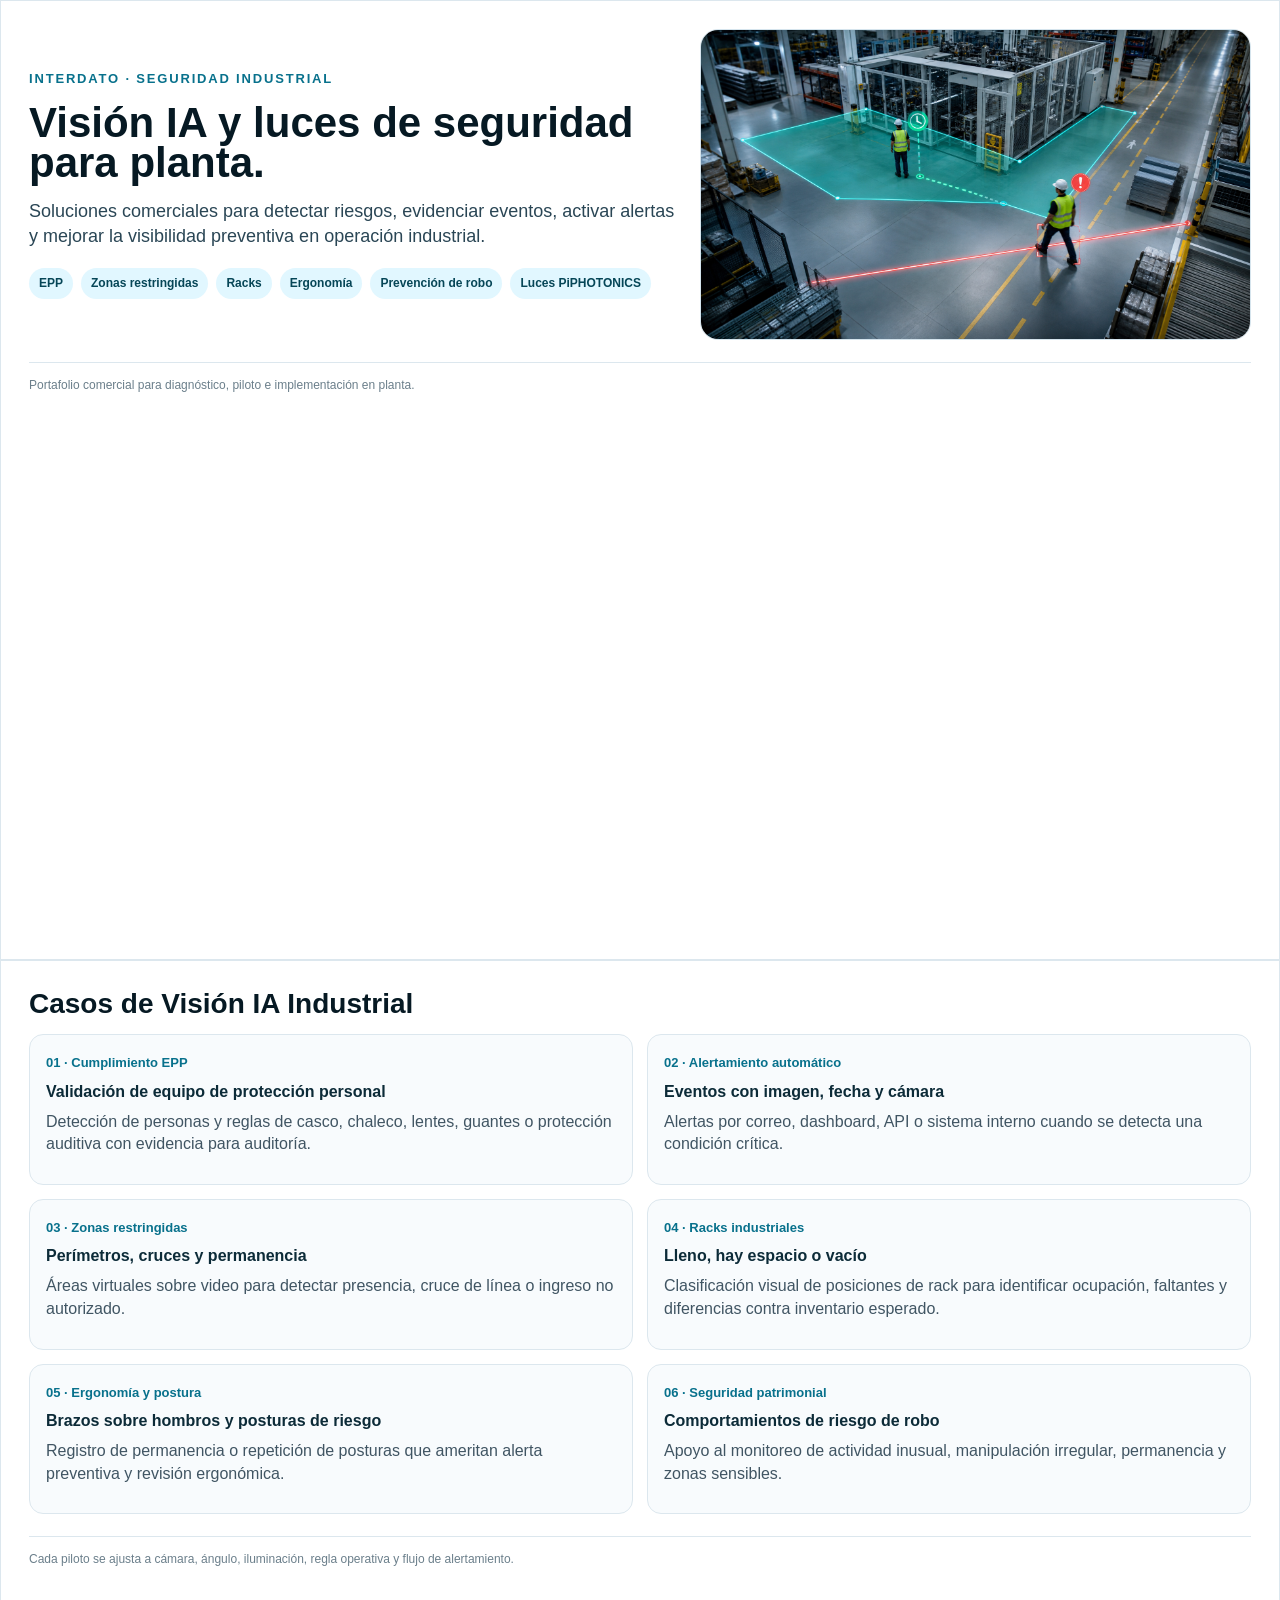
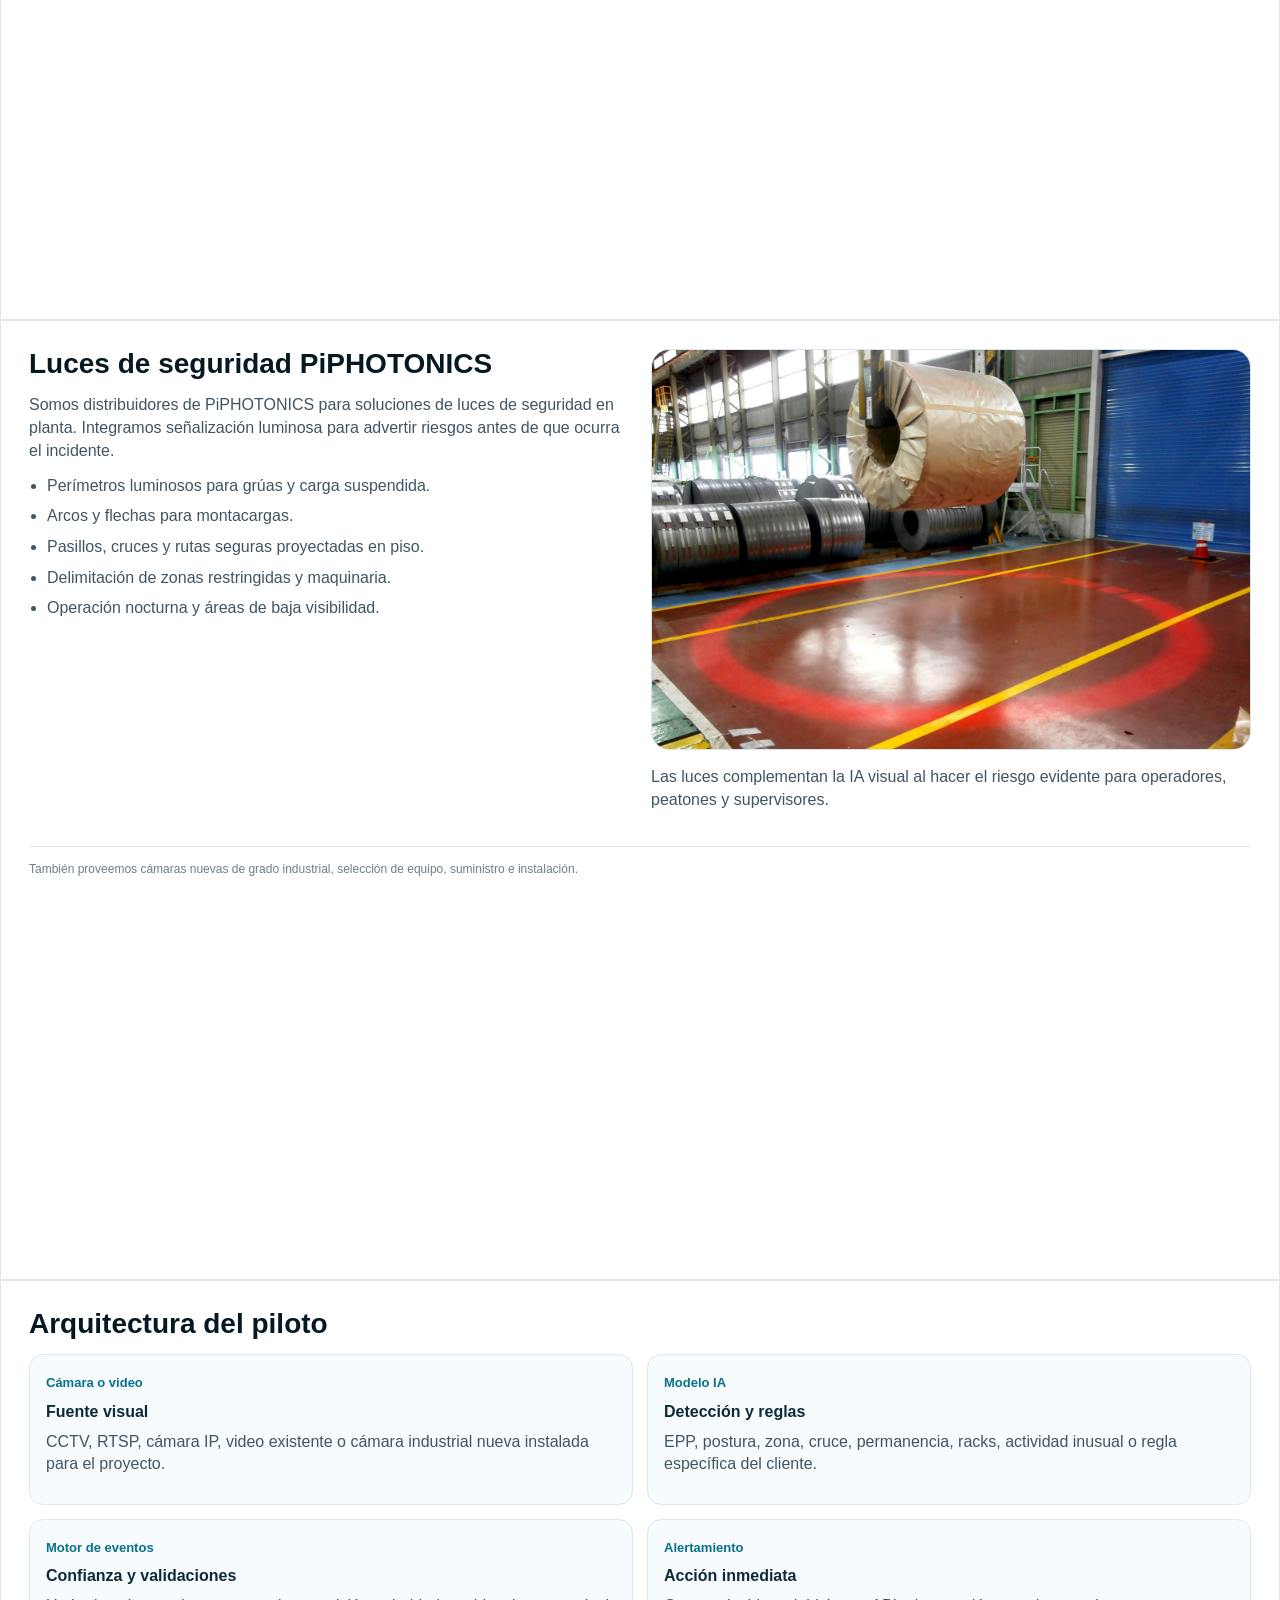
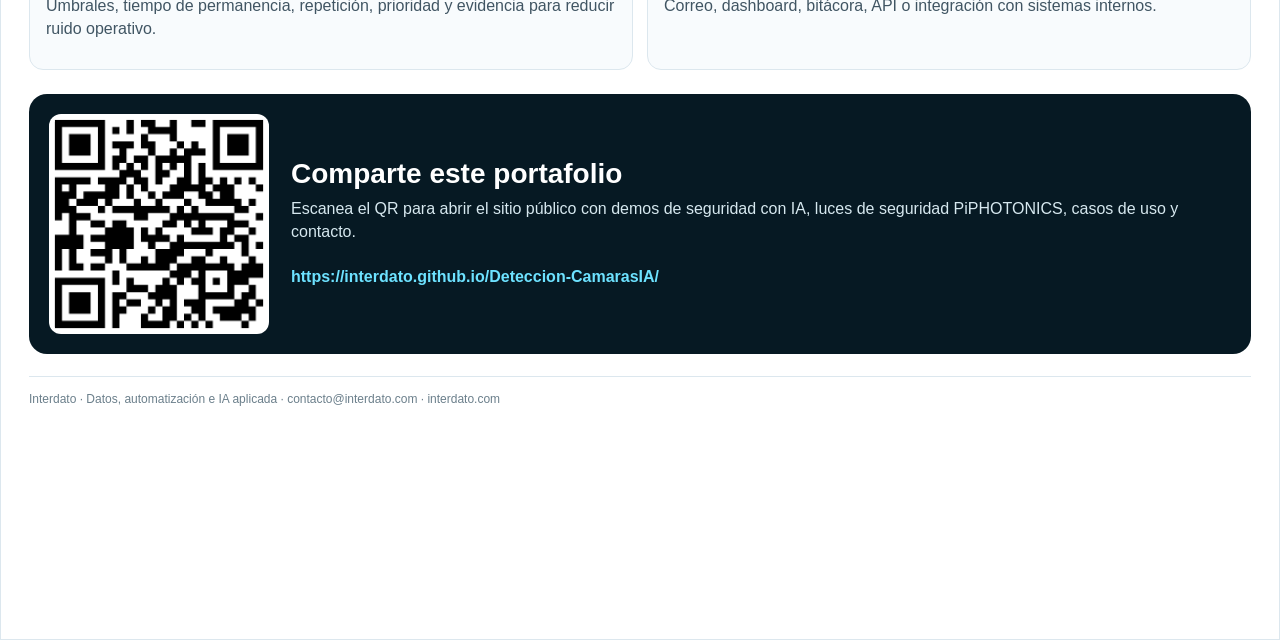
==== assets/docs/portafolio-seguridad-ia-luces-interdato.html @ aa182a9a "Add commercial material PDF and QR" ====
<!doctype html>
<html lang="es">
  <head>
    <meta charset="utf-8">
    <title>Interdato | Seguridad industrial con IA y luces de seguridad</title>
    <style>
      @page { size: letter; margin: 0.55in; }
      * { box-sizing: border-box; }
      body {
        margin: 0;
        color: #10202b;
        font-family: Arial, Helvetica, sans-serif;
        line-height: 1.42;
        background: #f4f8fb;
      }
      .page {
        min-height: 10in;
        padding: 28px;
        background: #fff;
        border: 1px solid #dce7ee;
        page-break-after: always;
      }
      .page:last-child { page-break-after: auto; }
      .hero {
        display: grid;
        grid-template-columns: 1.08fr .92fr;
        gap: 24px;
        align-items: center;
      }
      .brand {
        color: #08718c;
        font-size: 13px;
        font-weight: 900;
        letter-spacing: .14em;
        text-transform: uppercase;
      }
      h1 {
        margin: 14px 0 16px;
        color: #061923;
        font-size: 42px;
        line-height: .95;
      }
      h2 {
        margin: 0 0 16px;
        color: #061923;
        font-size: 28px;
        line-height: 1.05;
      }
      h3 {
        margin: 0 0 7px;
        color: #0c2b38;
        font-size: 16px;
      }
      p { margin: 0 0 12px; color: #405563; }
      .lead { font-size: 18px; color: #2a4655; }
      .hero img, .wide-img {
        width: 100%;
        border-radius: 18px;
        border: 1px solid #d5e4ed;
      }
      .chips { display: flex; flex-wrap: wrap; gap: 8px; margin-top: 18px; }
      .chip {
        padding: 7px 10px;
        border-radius: 999px;
        color: #064657;
        background: #e1f7ff;
        font-size: 12px;
        font-weight: 900;
      }
      .grid {
        display: grid;
        grid-template-columns: repeat(2, 1fr);
        gap: 14px;
      }
      .card {
        min-height: 122px;
        padding: 16px;
        border: 1px solid #dce7ee;
        border-radius: 14px;
        background: #f8fbfd;
      }
      .card b {
        display: inline-block;
        margin-bottom: 8px;
        color: #08718c;
        font-size: 13px;
      }
      .split {
        display: grid;
        grid-template-columns: 1fr 1fr;
        gap: 22px;
        align-items: start;
      }
      .bullets { margin: 0; padding-left: 18px; color: #405563; }
      .bullets li { margin: 0 0 8px; }
      .qr-panel {
        display: grid;
        grid-template-columns: 220px 1fr;
        gap: 22px;
        align-items: center;
        padding: 20px;
        border-radius: 18px;
        background: #061923;
        color: #fff;
      }
      .qr-panel img {
        width: 220px;
        border-radius: 12px;
        background: #fff;
      }
      .qr-panel p { color: #d6e8ef; }
      .url {
        display: inline-block;
        margin-top: 10px;
        color: #6de2ff;
        font-weight: 900;
        word-break: break-all;
      }
      .footer {
        margin-top: 22px;
        padding-top: 14px;
        border-top: 1px solid #dce7ee;
        color: #6b7f8b;
        font-size: 12px;
      }
    </style>
  </head>
  <body>
    <section class="page">
      <div class="hero">
        <div>
          <div class="brand">Interdato · Seguridad industrial</div>
          <h1>Visión IA y luces de seguridad para planta.</h1>
          <p class="lead">Soluciones comerciales para detectar riesgos, evidenciar eventos, activar alertas y mejorar la visibilidad preventiva en operación industrial.</p>
          <div class="chips">
            <span class="chip">EPP</span>
            <span class="chip">Zonas restringidas</span>
            <span class="chip">Racks</span>
            <span class="chip">Ergonomía</span>
            <span class="chip">Prevención de robo</span>
            <span class="chip">Luces PiPHOTONICS</span>
          </div>
        </div>
        <img src="../images/zonas-restringidas-perimetros.png" alt="Zonas restringidas con IA">
      </div>
      <div class="footer">Portafolio comercial para diagnóstico, piloto e implementación en planta.</div>
    </section>

    <section class="page">
      <h2>Casos de Visión IA Industrial</h2>
      <div class="grid">
        <article class="card">
          <b>01 · Cumplimiento EPP</b>
          <h3>Validación de equipo de protección personal</h3>
          <p>Detección de personas y reglas de casco, chaleco, lentes, guantes o protección auditiva con evidencia para auditoría.</p>
        </article>
        <article class="card">
          <b>02 · Alertamiento automático</b>
          <h3>Eventos con imagen, fecha y cámara</h3>
          <p>Alertas por correo, dashboard, API o sistema interno cuando se detecta una condición crítica.</p>
        </article>
        <article class="card">
          <b>03 · Zonas restringidas</b>
          <h3>Perímetros, cruces y permanencia</h3>
          <p>Áreas virtuales sobre video para detectar presencia, cruce de línea o ingreso no autorizado.</p>
        </article>
        <article class="card">
          <b>04 · Racks industriales</b>
          <h3>Lleno, hay espacio o vacío</h3>
          <p>Clasificación visual de posiciones de rack para identificar ocupación, faltantes y diferencias contra inventario esperado.</p>
        </article>
        <article class="card">
          <b>05 · Ergonomía y postura</b>
          <h3>Brazos sobre hombros y posturas de riesgo</h3>
          <p>Registro de permanencia o repetición de posturas que ameritan alerta preventiva y revisión ergonómica.</p>
        </article>
        <article class="card">
          <b>06 · Seguridad patrimonial</b>
          <h3>Comportamientos de riesgo de robo</h3>
          <p>Apoyo al monitoreo de actividad inusual, manipulación irregular, permanencia y zonas sensibles.</p>
        </article>
      </div>
      <div class="footer">Cada piloto se ajusta a cámara, ángulo, iluminación, regla operativa y flujo de alertamiento.</div>
    </section>

    <section class="page">
      <div class="split">
        <div>
          <h2>Luces de seguridad PiPHOTONICS</h2>
          <p>Somos distribuidores de PiPHOTONICS para soluciones de luces de seguridad en planta. Integramos señalización luminosa para advertir riesgos antes de que ocurra el incidente.</p>
          <ul class="bullets">
            <li>Perímetros luminosos para grúas y carga suspendida.</li>
            <li>Arcos y flechas para montacargas.</li>
            <li>Pasillos, cruces y rutas seguras proyectadas en piso.</li>
            <li>Delimitación de zonas restringidas y maquinaria.</li>
            <li>Operación nocturna y áreas de baja visibilidad.</li>
          </ul>
        </div>
        <div>
          <img class="wide-img" src="../images/photonics/grua-perimetro-rojo.jpg" alt="Perímetro para grúa">
          <p style="margin-top: 10px;">Las luces complementan la IA visual al hacer el riesgo evidente para operadores, peatones y supervisores.</p>
        </div>
      </div>
      <div class="footer">También proveemos cámaras nuevas de grado industrial, selección de equipo, suministro e instalación.</div>
    </section>

    <section class="page">
      <h2>Arquitectura del piloto</h2>
      <div class="grid">
        <article class="card">
          <b>Cámara o video</b>
          <h3>Fuente visual</h3>
          <p>CCTV, RTSP, cámara IP, video existente o cámara industrial nueva instalada para el proyecto.</p>
        </article>
        <article class="card">
          <b>Modelo IA</b>
          <h3>Detección y reglas</h3>
          <p>EPP, postura, zona, cruce, permanencia, racks, actividad inusual o regla específica del cliente.</p>
        </article>
        <article class="card">
          <b>Motor de eventos</b>
          <h3>Confianza y validaciones</h3>
          <p>Umbrales, tiempo de permanencia, repetición, prioridad y evidencia para reducir ruido operativo.</p>
        </article>
        <article class="card">
          <b>Alertamiento</b>
          <h3>Acción inmediata</h3>
          <p>Correo, dashboard, bitácora, API o integración con sistemas internos.</p>
        </article>
      </div>
      <div style="margin-top: 24px;" class="qr-panel">
        <img src="../images/qr-deteccion-camarasia.png" alt="QR al portafolio CamarasIA">
        <div>
          <h2 style="color: #fff; margin-bottom: 10px;">Comparte este portafolio</h2>
          <p>Escanea el QR para abrir el sitio público con demos de seguridad con IA, luces de seguridad PiPHOTONICS, casos de uso y contacto.</p>
          <span class="url">https://interdato.github.io/Deteccion-CamarasIA/</span>
        </div>
      </div>
      <div class="footer">Interdato · Datos, automatización e IA aplicada · contacto@interdato.com · interdato.com</div>
    </section>
  </body>
</html>
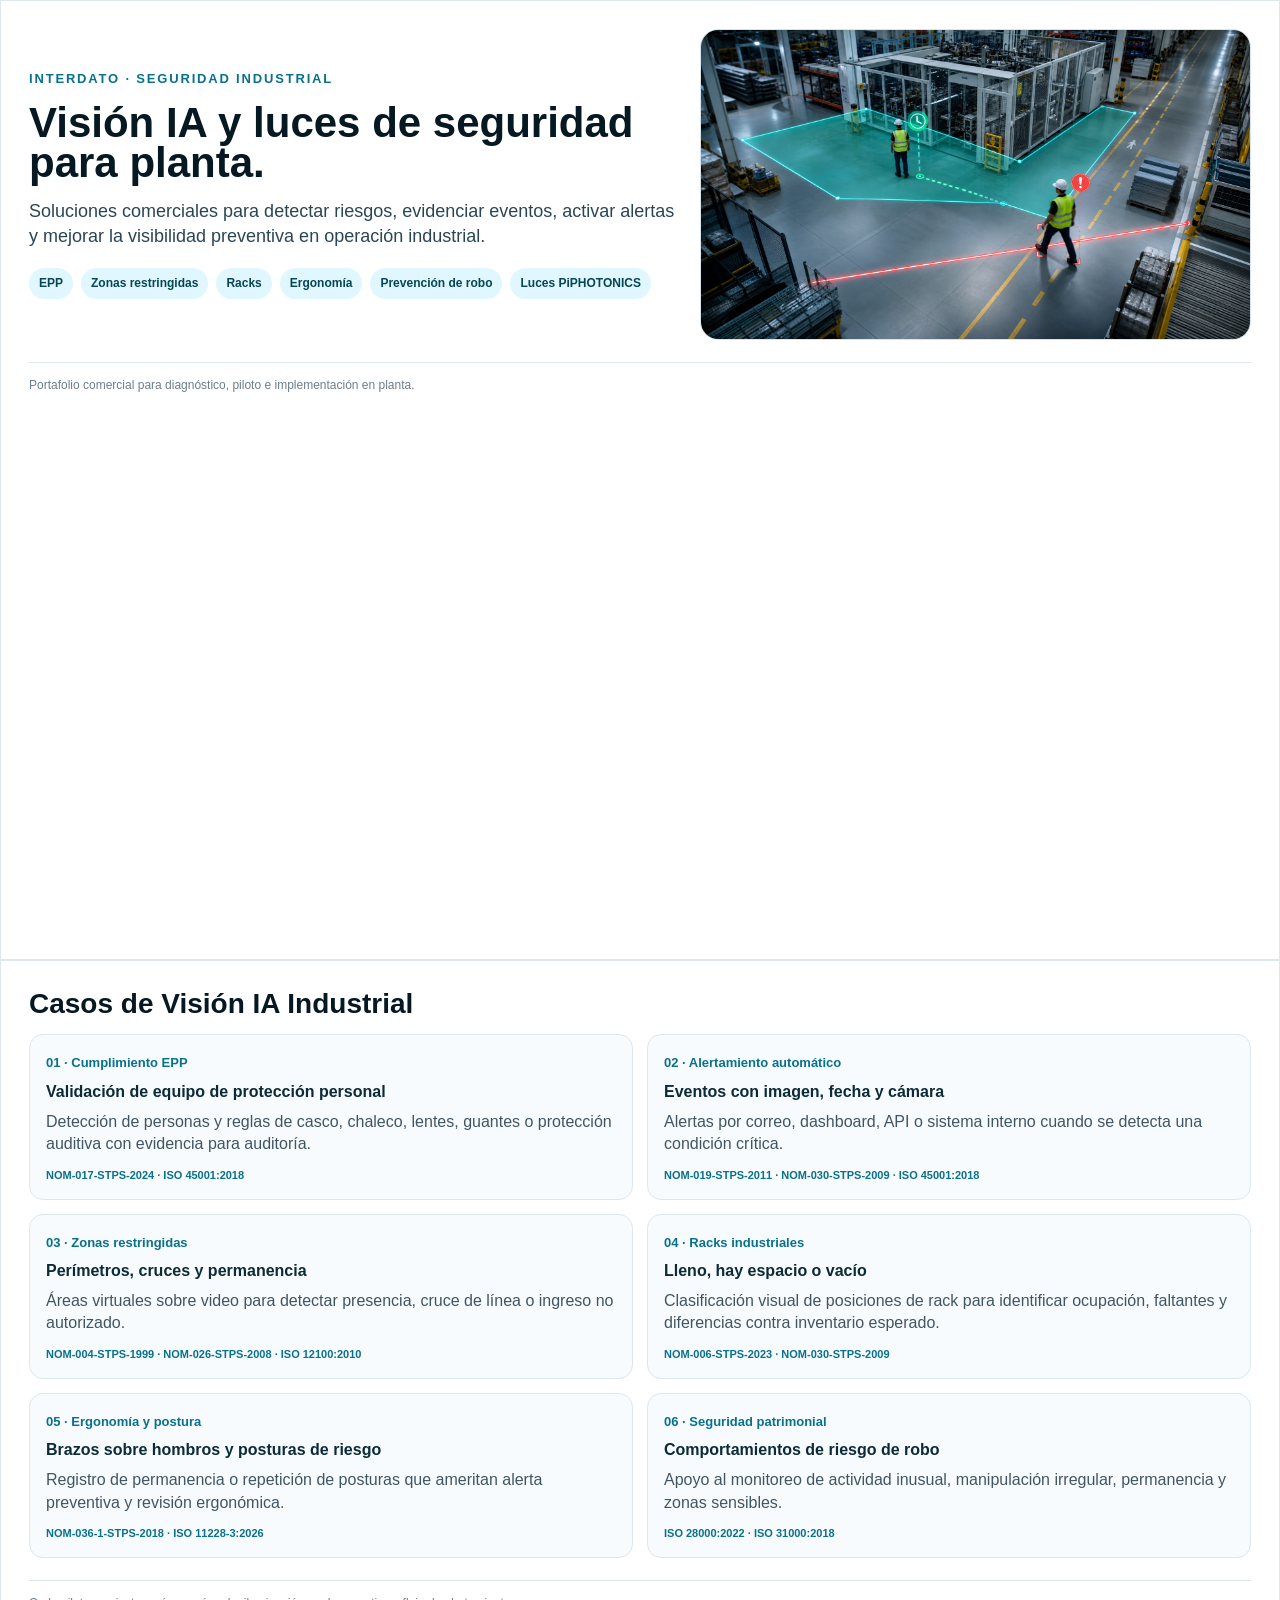
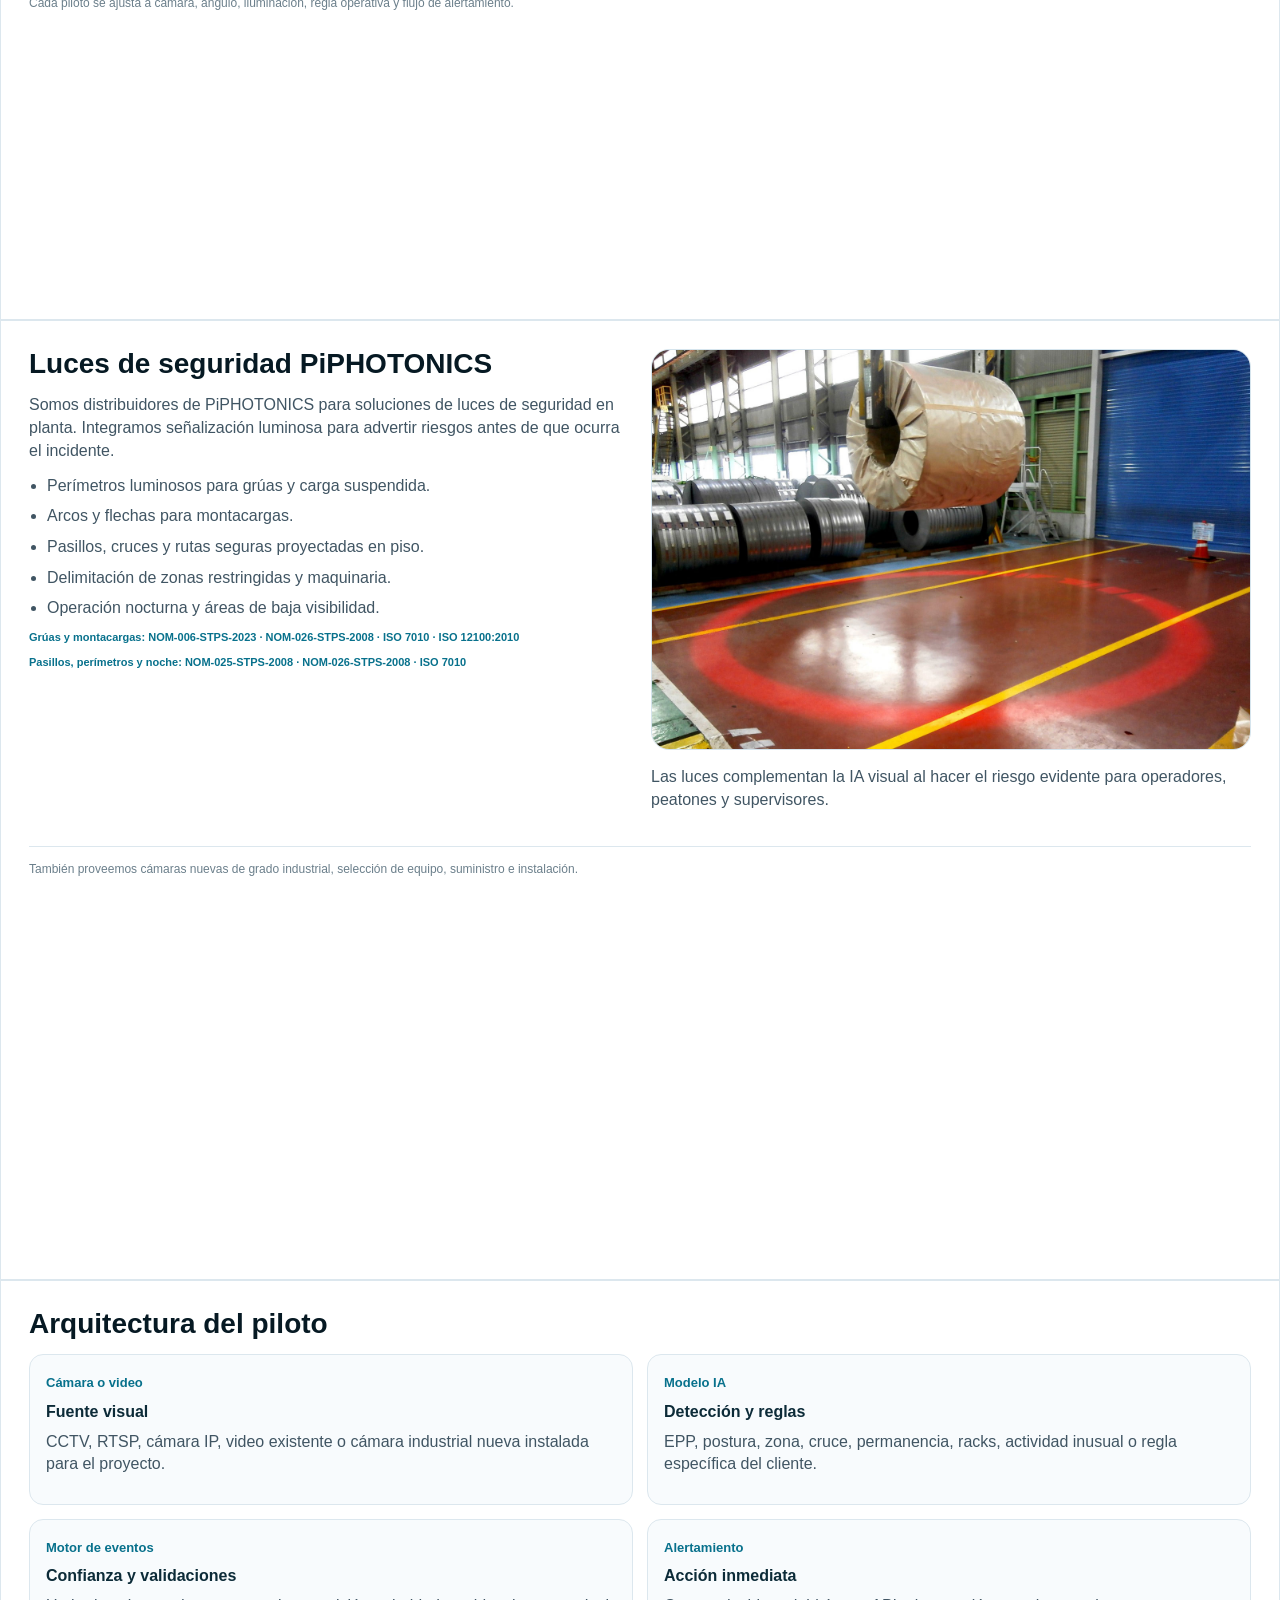
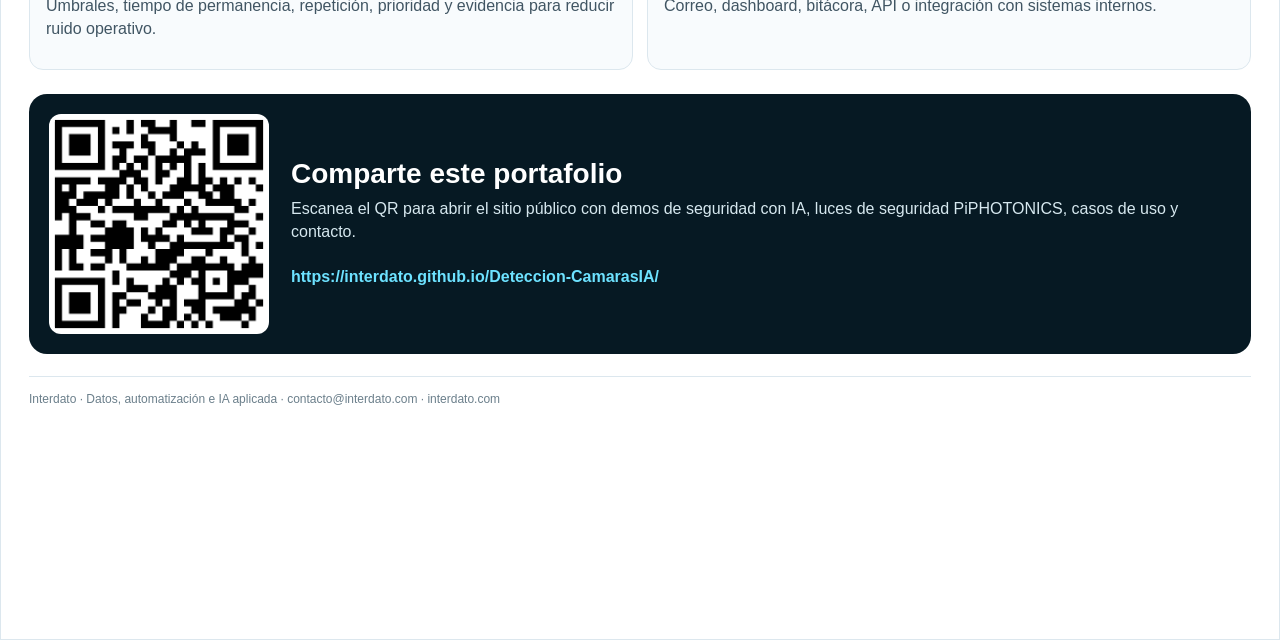
==== commit 3097bcc7: "Agrega referencias regulatorias a soluciones" ====
--- a/assets/docs/portafolio-seguridad-ia-luces-interdato.html
+++ b/assets/docs/portafolio-seguridad-ia-luces-interdato.html
@@ -85,6 +85,14 @@
         color: #08718c;
         font-size: 13px;
       }
+      .standard {
+        display: block;
+        margin-top: 10px;
+        color: #08718c;
+        font-size: 11px;
+        font-weight: 900;
+        line-height: 1.32;
+      }
       .split {
         display: grid;
         grid-template-columns: 1fr 1fr;
@@ -153,31 +161,37 @@
           <b>01 · Cumplimiento EPP</b>
           <h3>Validación de equipo de protección personal</h3>
           <p>Detección de personas y reglas de casco, chaleco, lentes, guantes o protección auditiva con evidencia para auditoría.</p>
+          <span class="standard">NOM-017-STPS-2024 · ISO 45001:2018</span>
         </article>
         <article class="card">
           <b>02 · Alertamiento automático</b>
           <h3>Eventos con imagen, fecha y cámara</h3>
           <p>Alertas por correo, dashboard, API o sistema interno cuando se detecta una condición crítica.</p>
+          <span class="standard">NOM-019-STPS-2011 · NOM-030-STPS-2009 · ISO 45001:2018</span>
         </article>
         <article class="card">
           <b>03 · Zonas restringidas</b>
           <h3>Perímetros, cruces y permanencia</h3>
           <p>Áreas virtuales sobre video para detectar presencia, cruce de línea o ingreso no autorizado.</p>
+          <span class="standard">NOM-004-STPS-1999 · NOM-026-STPS-2008 · ISO 12100:2010</span>
         </article>
         <article class="card">
           <b>04 · Racks industriales</b>
           <h3>Lleno, hay espacio o vacío</h3>
           <p>Clasificación visual de posiciones de rack para identificar ocupación, faltantes y diferencias contra inventario esperado.</p>
+          <span class="standard">NOM-006-STPS-2023 · NOM-030-STPS-2009</span>
         </article>
         <article class="card">
           <b>05 · Ergonomía y postura</b>
           <h3>Brazos sobre hombros y posturas de riesgo</h3>
           <p>Registro de permanencia o repetición de posturas que ameritan alerta preventiva y revisión ergonómica.</p>
+          <span class="standard">NOM-036-1-STPS-2018 · ISO 11228-3:2026</span>
         </article>
         <article class="card">
           <b>06 · Seguridad patrimonial</b>
           <h3>Comportamientos de riesgo de robo</h3>
           <p>Apoyo al monitoreo de actividad inusual, manipulación irregular, permanencia y zonas sensibles.</p>
+          <span class="standard">ISO 28000:2022 · ISO 31000:2018</span>
         </article>
       </div>
       <div class="footer">Cada piloto se ajusta a cámara, ángulo, iluminación, regla operativa y flujo de alertamiento.</div>
@@ -195,6 +209,8 @@
             <li>Delimitación de zonas restringidas y maquinaria.</li>
             <li>Operación nocturna y áreas de baja visibilidad.</li>
           </ul>
+          <span class="standard">Grúas y montacargas: NOM-006-STPS-2023 · NOM-026-STPS-2008 · ISO 7010 · ISO 12100:2010</span>
+          <span class="standard">Pasillos, perímetros y noche: NOM-025-STPS-2008 · NOM-026-STPS-2008 · ISO 7010</span>
         </div>
         <div>
           <img class="wide-img" src="../images/photonics/grua-perimetro-rojo.jpg" alt="Perímetro para grúa">
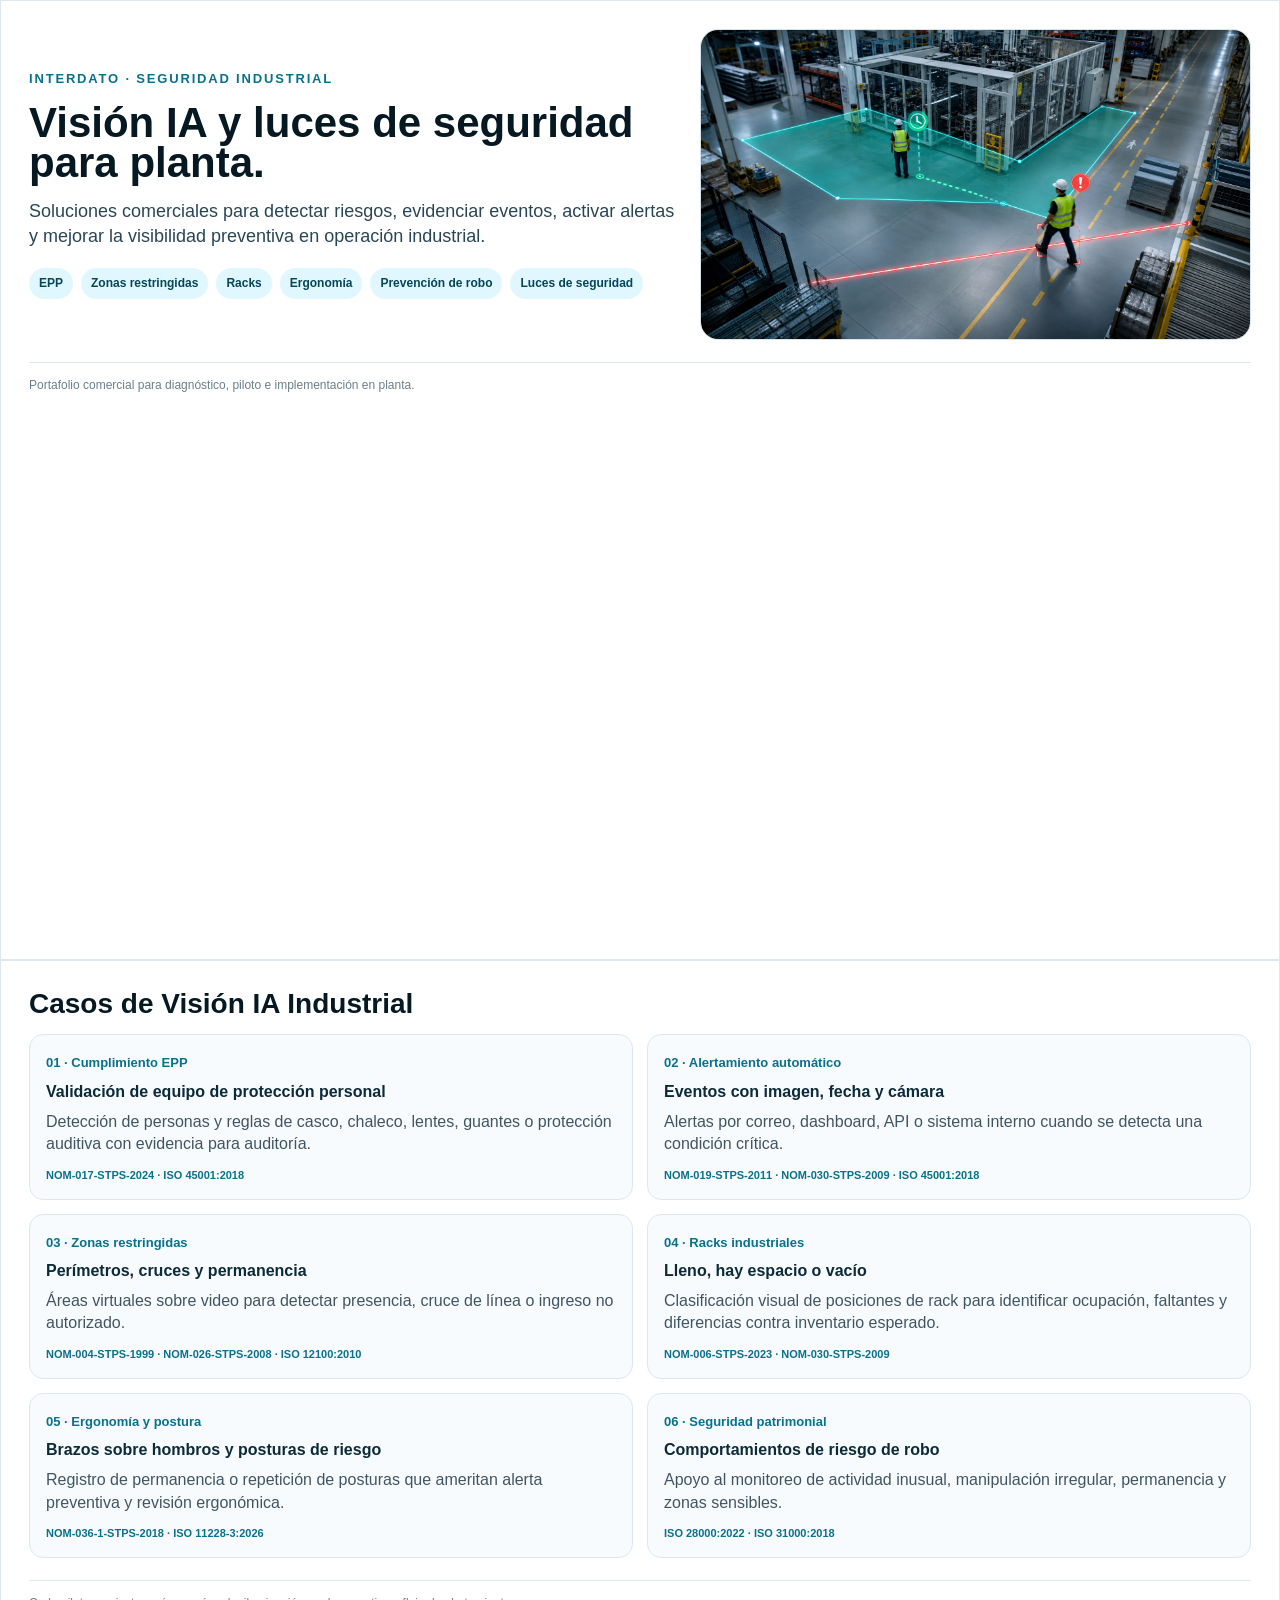
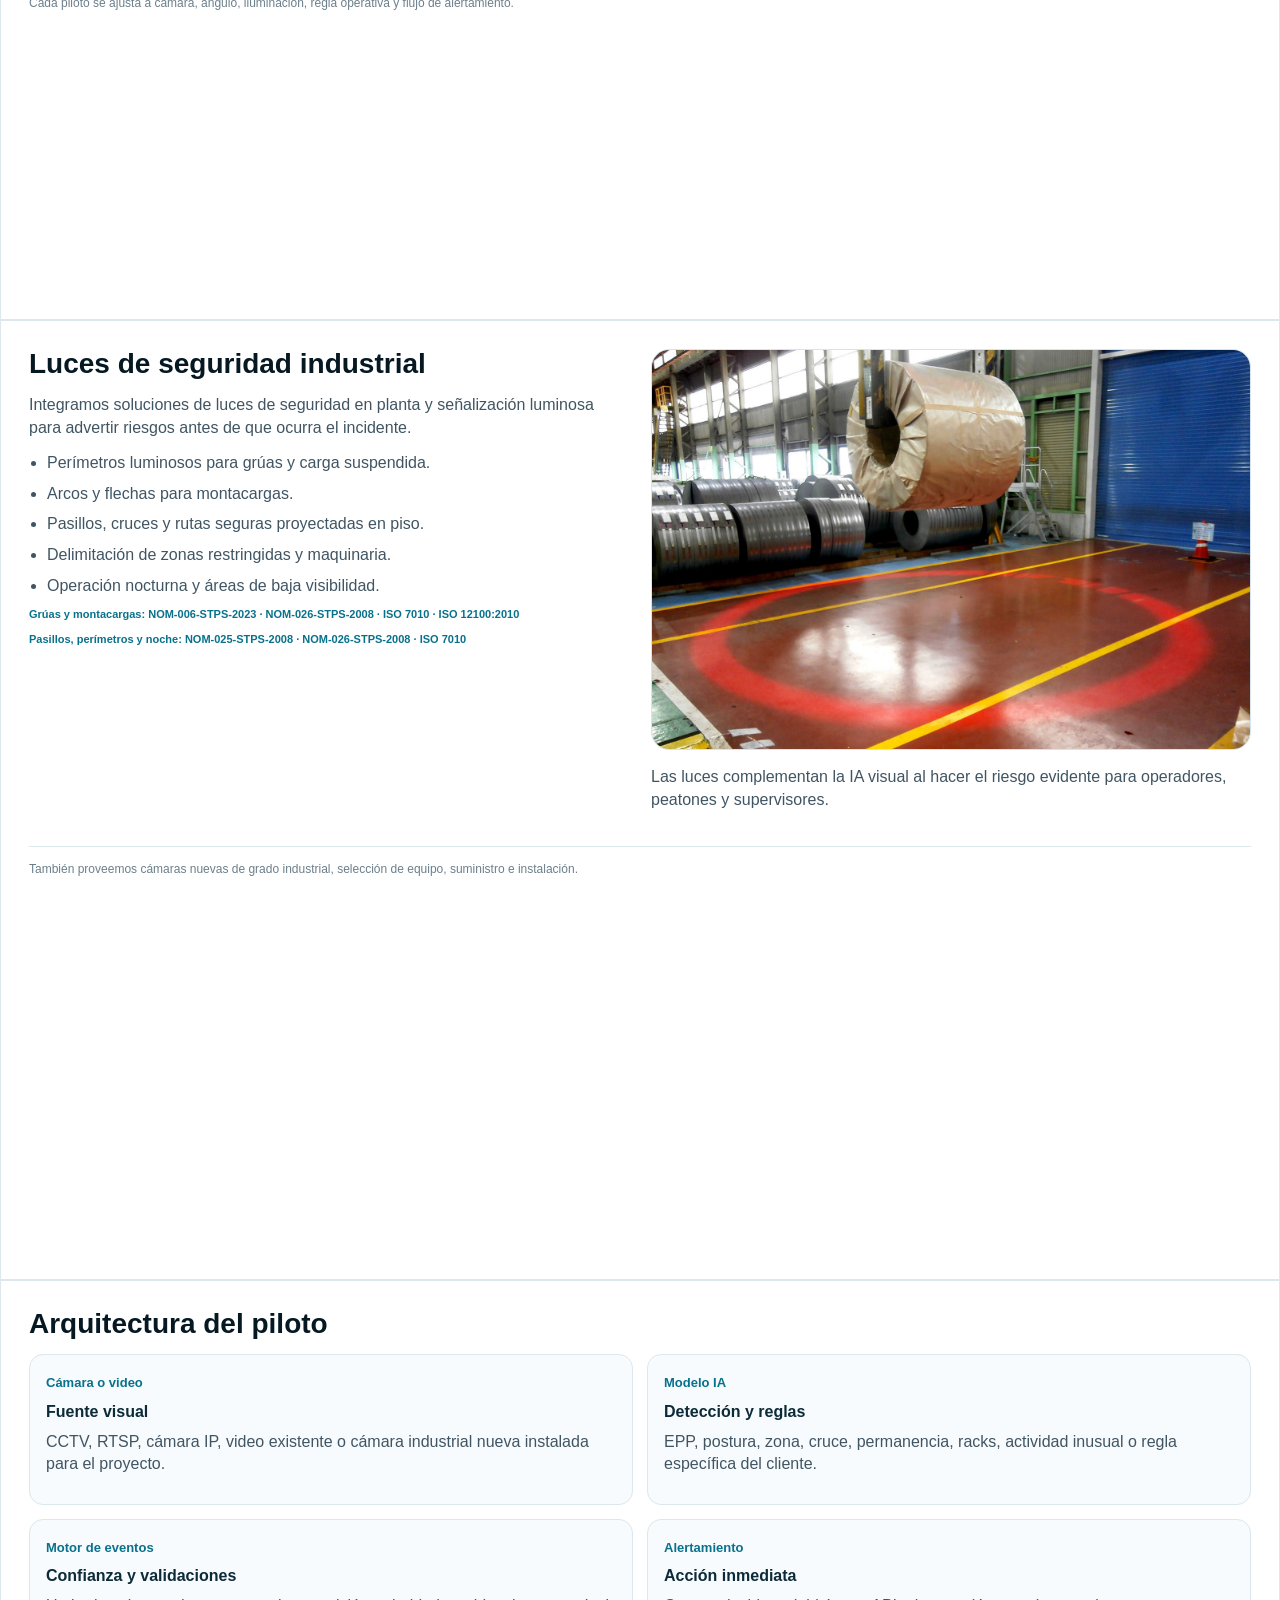
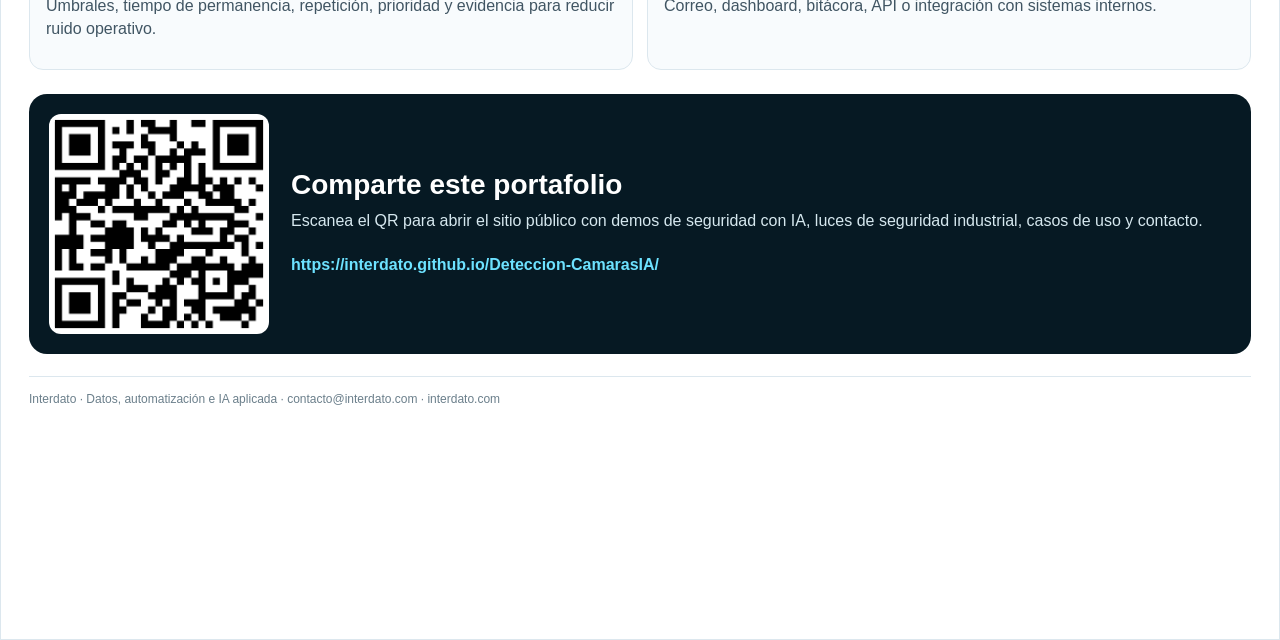
==== commit 9aa330ed: "Quita marca de luces y ajusta cursor" ====
--- a/assets/docs/portafolio-seguridad-ia-luces-interdato.html
+++ b/assets/docs/portafolio-seguridad-ia-luces-interdato.html
@@ -146,7 +146,7 @@
             <span class="chip">Racks</span>
             <span class="chip">Ergonomía</span>
             <span class="chip">Prevención de robo</span>
-            <span class="chip">Luces PiPHOTONICS</span>
+            <span class="chip">Luces de seguridad</span>
           </div>
         </div>
         <img src="../images/zonas-restringidas-perimetros.png" alt="Zonas restringidas con IA">
@@ -200,8 +200,8 @@
     <section class="page">
       <div class="split">
         <div>
-          <h2>Luces de seguridad PiPHOTONICS</h2>
-          <p>Somos distribuidores de PiPHOTONICS para soluciones de luces de seguridad en planta. Integramos señalización luminosa para advertir riesgos antes de que ocurra el incidente.</p>
+          <h2>Luces de seguridad industrial</h2>
+          <p>Integramos soluciones de luces de seguridad en planta y señalización luminosa para advertir riesgos antes de que ocurra el incidente.</p>
           <ul class="bullets">
             <li>Perímetros luminosos para grúas y carga suspendida.</li>
             <li>Arcos y flechas para montacargas.</li>
@@ -248,7 +248,7 @@
         <img src="../images/qr-deteccion-camarasia.png" alt="QR al portafolio CamarasIA">
         <div>
           <h2 style="color: #fff; margin-bottom: 10px;">Comparte este portafolio</h2>
-          <p>Escanea el QR para abrir el sitio público con demos de seguridad con IA, luces de seguridad PiPHOTONICS, casos de uso y contacto.</p>
+          <p>Escanea el QR para abrir el sitio público con demos de seguridad con IA, luces de seguridad industrial, casos de uso y contacto.</p>
           <span class="url">https://interdato.github.io/Deteccion-CamarasIA/</span>
         </div>
       </div>
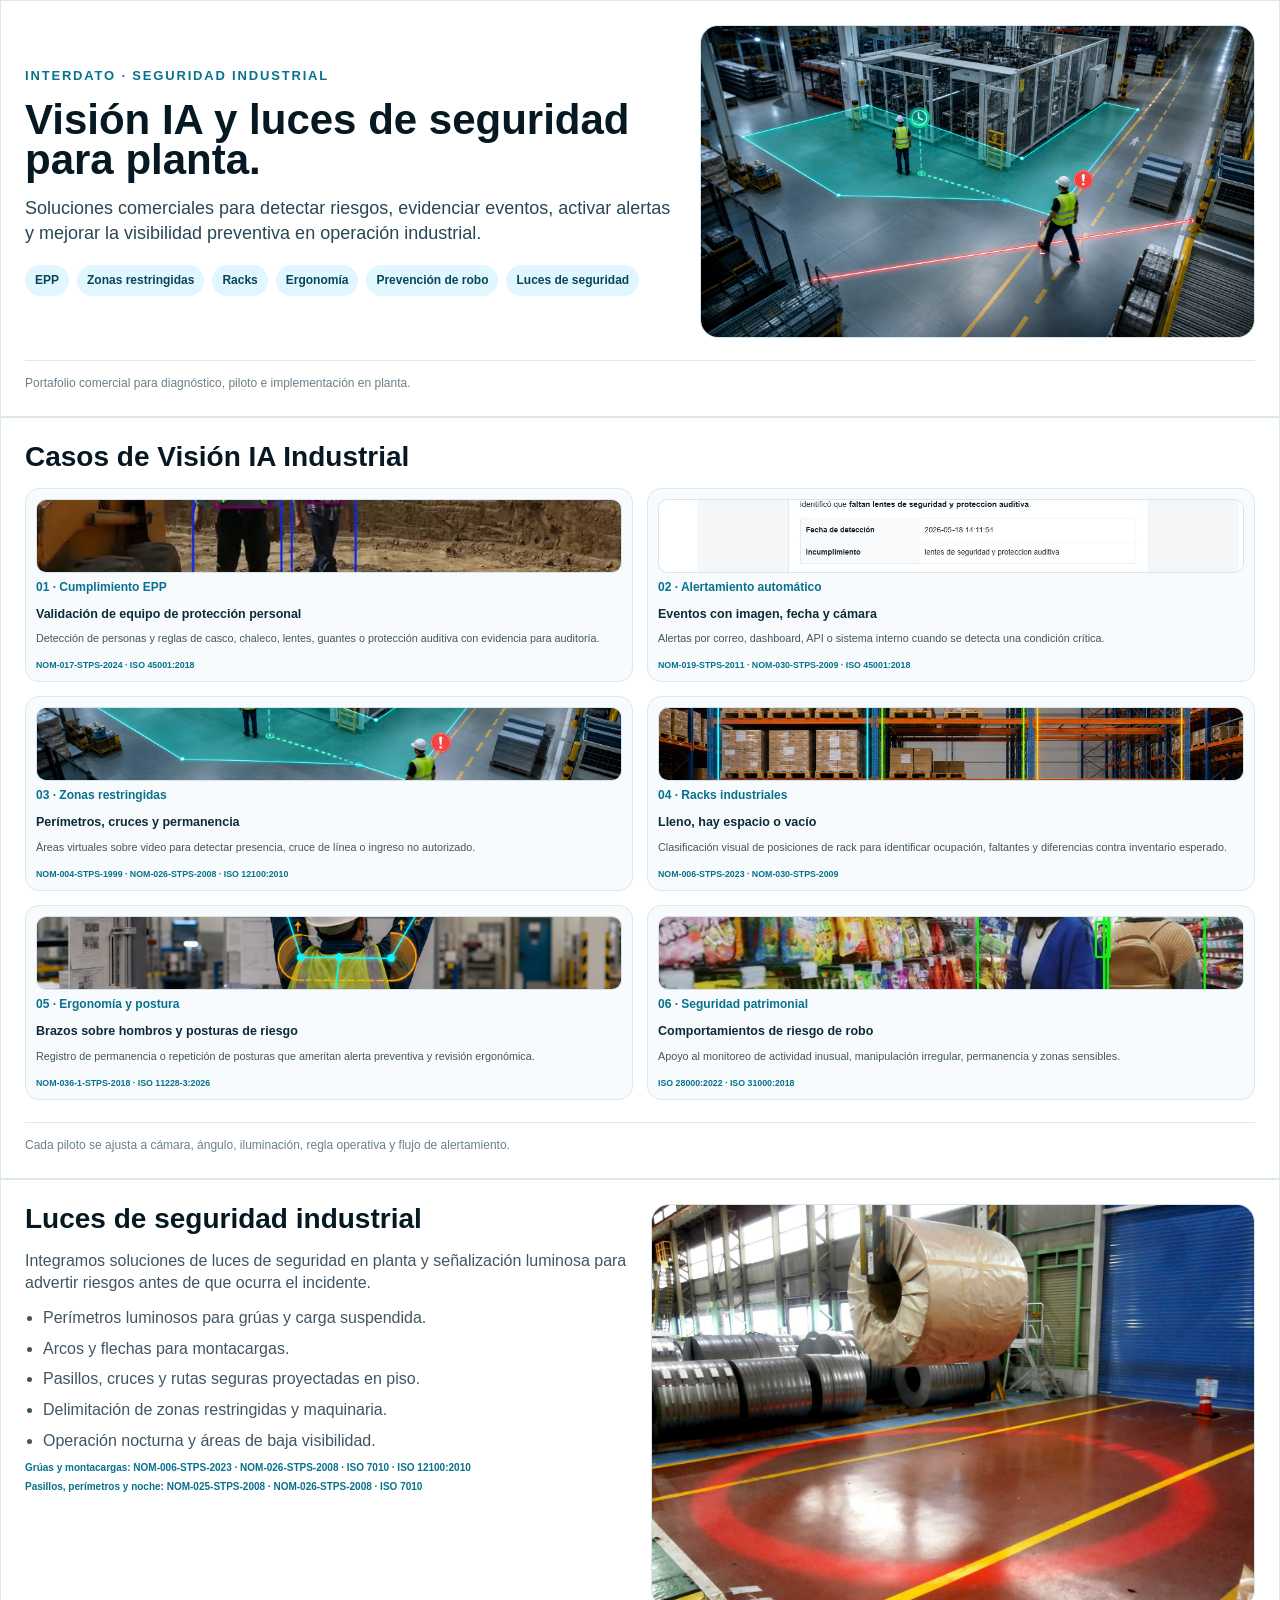
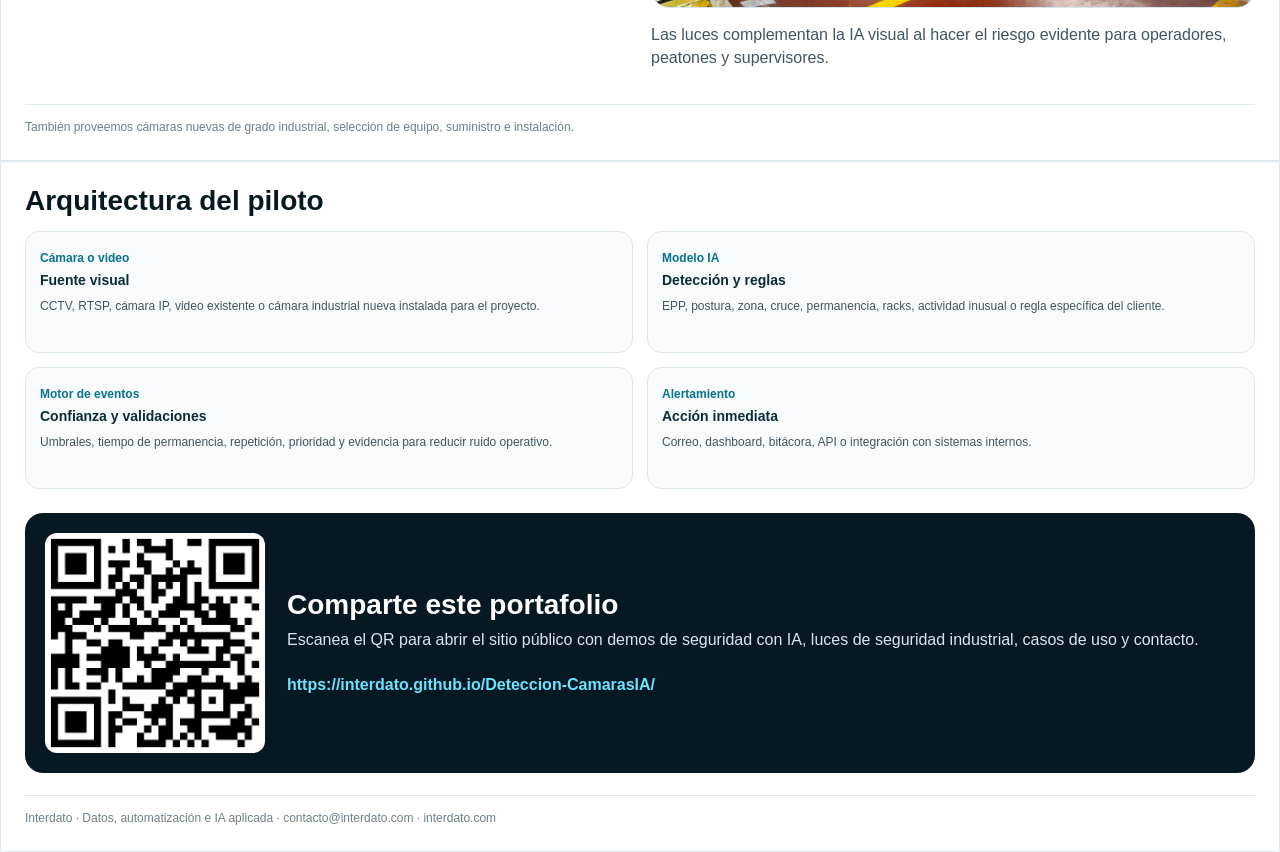
==== commit 0cc93d5e: "Mejora PDF comercial con imagenes" ====
--- a/assets/docs/portafolio-seguridad-ia-luces-interdato.html
+++ b/assets/docs/portafolio-seguridad-ia-luces-interdato.html
@@ -14,13 +14,16 @@
         background: #f4f8fb;
       }
       .page {
-        min-height: 10in;
-        padding: 28px;
+        padding: 24px;
         background: #fff;
         border: 1px solid #dce7ee;
+        break-after: page;
         page-break-after: always;
       }
-      .page:last-child { page-break-after: auto; }
+      .page:last-child {
+        break-after: auto;
+        page-break-after: auto;
+      }
       .hero {
         display: grid;
         grid-template-columns: 1.08fr .92fr;
@@ -74,22 +77,42 @@
       }
       .card {
         min-height: 122px;
-        padding: 16px;
+        padding: 14px;
         border: 1px solid #dce7ee;
         border-radius: 14px;
         background: #f8fbfd;
       }
+      .case-card {
+        display: grid;
+        gap: 6px;
+        min-height: 0;
+        padding: 10px;
+        break-inside: avoid;
+        page-break-inside: avoid;
+      }
+      .case-img {
+        width: 100%;
+        height: 74px;
+        object-fit: cover;
+        border: 1px solid #d5e4ed;
+        border-radius: 10px;
+      }
       .card b {
         display: inline-block;
-        margin-bottom: 8px;
+        margin-bottom: 4px;
         color: #08718c;
-        font-size: 13px;
-      }
+        font-size: 12px;
+      }
+      .card h3 { font-size: 14px; }
+      .card p { font-size: 12px; line-height: 1.34; }
+      .case-card h3 { font-size: 12.5px; margin-bottom: 3px; }
+      .case-card p { font-size: 10.8px; line-height: 1.25; margin-bottom: 2px; }
+      .case-card .standard { font-size: 8.8px; }
       .standard {
         display: block;
-        margin-top: 10px;
+        margin-top: 6px;
         color: #08718c;
-        font-size: 11px;
+        font-size: 10px;
         font-weight: 900;
         line-height: 1.32;
       }
@@ -157,37 +180,43 @@
     <section class="page">
       <h2>Casos de Visión IA Industrial</h2>
       <div class="grid">
-        <article class="card">
+        <article class="card case-card">
+          <img class="case-img" src="../images/poster-epp-validacion-2.jpg" alt="Validación visual de EPP">
           <b>01 · Cumplimiento EPP</b>
           <h3>Validación de equipo de protección personal</h3>
           <p>Detección de personas y reglas de casco, chaleco, lentes, guantes o protección auditiva con evidencia para auditoría.</p>
           <span class="standard">NOM-017-STPS-2024 · ISO 45001:2018</span>
         </article>
-        <article class="card">
+        <article class="card case-card">
+          <img class="case-img" src="../images/alerta-email.jpg" alt="Alerta automática con evidencia visual">
           <b>02 · Alertamiento automático</b>
           <h3>Eventos con imagen, fecha y cámara</h3>
           <p>Alertas por correo, dashboard, API o sistema interno cuando se detecta una condición crítica.</p>
           <span class="standard">NOM-019-STPS-2011 · NOM-030-STPS-2009 · ISO 45001:2018</span>
         </article>
-        <article class="card">
+        <article class="card case-card">
+          <img class="case-img" src="../images/zonas-restringidas-perimetros.png" alt="Zonas restringidas y perímetros en video">
           <b>03 · Zonas restringidas</b>
           <h3>Perímetros, cruces y permanencia</h3>
           <p>Áreas virtuales sobre video para detectar presencia, cruce de línea o ingreso no autorizado.</p>
           <span class="standard">NOM-004-STPS-1999 · NOM-026-STPS-2008 · ISO 12100:2010</span>
         </article>
-        <article class="card">
+        <article class="card case-card">
+          <img class="case-img" src="../images/racks-industriales-estados.png" alt="Estados visuales de racks industriales">
           <b>04 · Racks industriales</b>
           <h3>Lleno, hay espacio o vacío</h3>
           <p>Clasificación visual de posiciones de rack para identificar ocupación, faltantes y diferencias contra inventario esperado.</p>
           <span class="standard">NOM-006-STPS-2023 · NOM-030-STPS-2009</span>
         </article>
-        <article class="card">
+        <article class="card case-card">
+          <img class="case-img" src="../images/ergonomia-brazos-sobre-hombros.png" alt="Detección ergonómica de brazos sobre hombros">
           <b>05 · Ergonomía y postura</b>
           <h3>Brazos sobre hombros y posturas de riesgo</h3>
           <p>Registro de permanencia o repetición de posturas que ameritan alerta preventiva y revisión ergonómica.</p>
           <span class="standard">NOM-036-1-STPS-2018 · ISO 11228-3:2026</span>
         </article>
-        <article class="card">
+        <article class="card case-card">
+          <img class="case-img" src="../images/poster-deteccion-riesgo-robo.jpg" alt="Detección de comportamiento de riesgo">
           <b>06 · Seguridad patrimonial</b>
           <h3>Comportamientos de riesgo de robo</h3>
           <p>Apoyo al monitoreo de actividad inusual, manipulación irregular, permanencia y zonas sensibles.</p>
